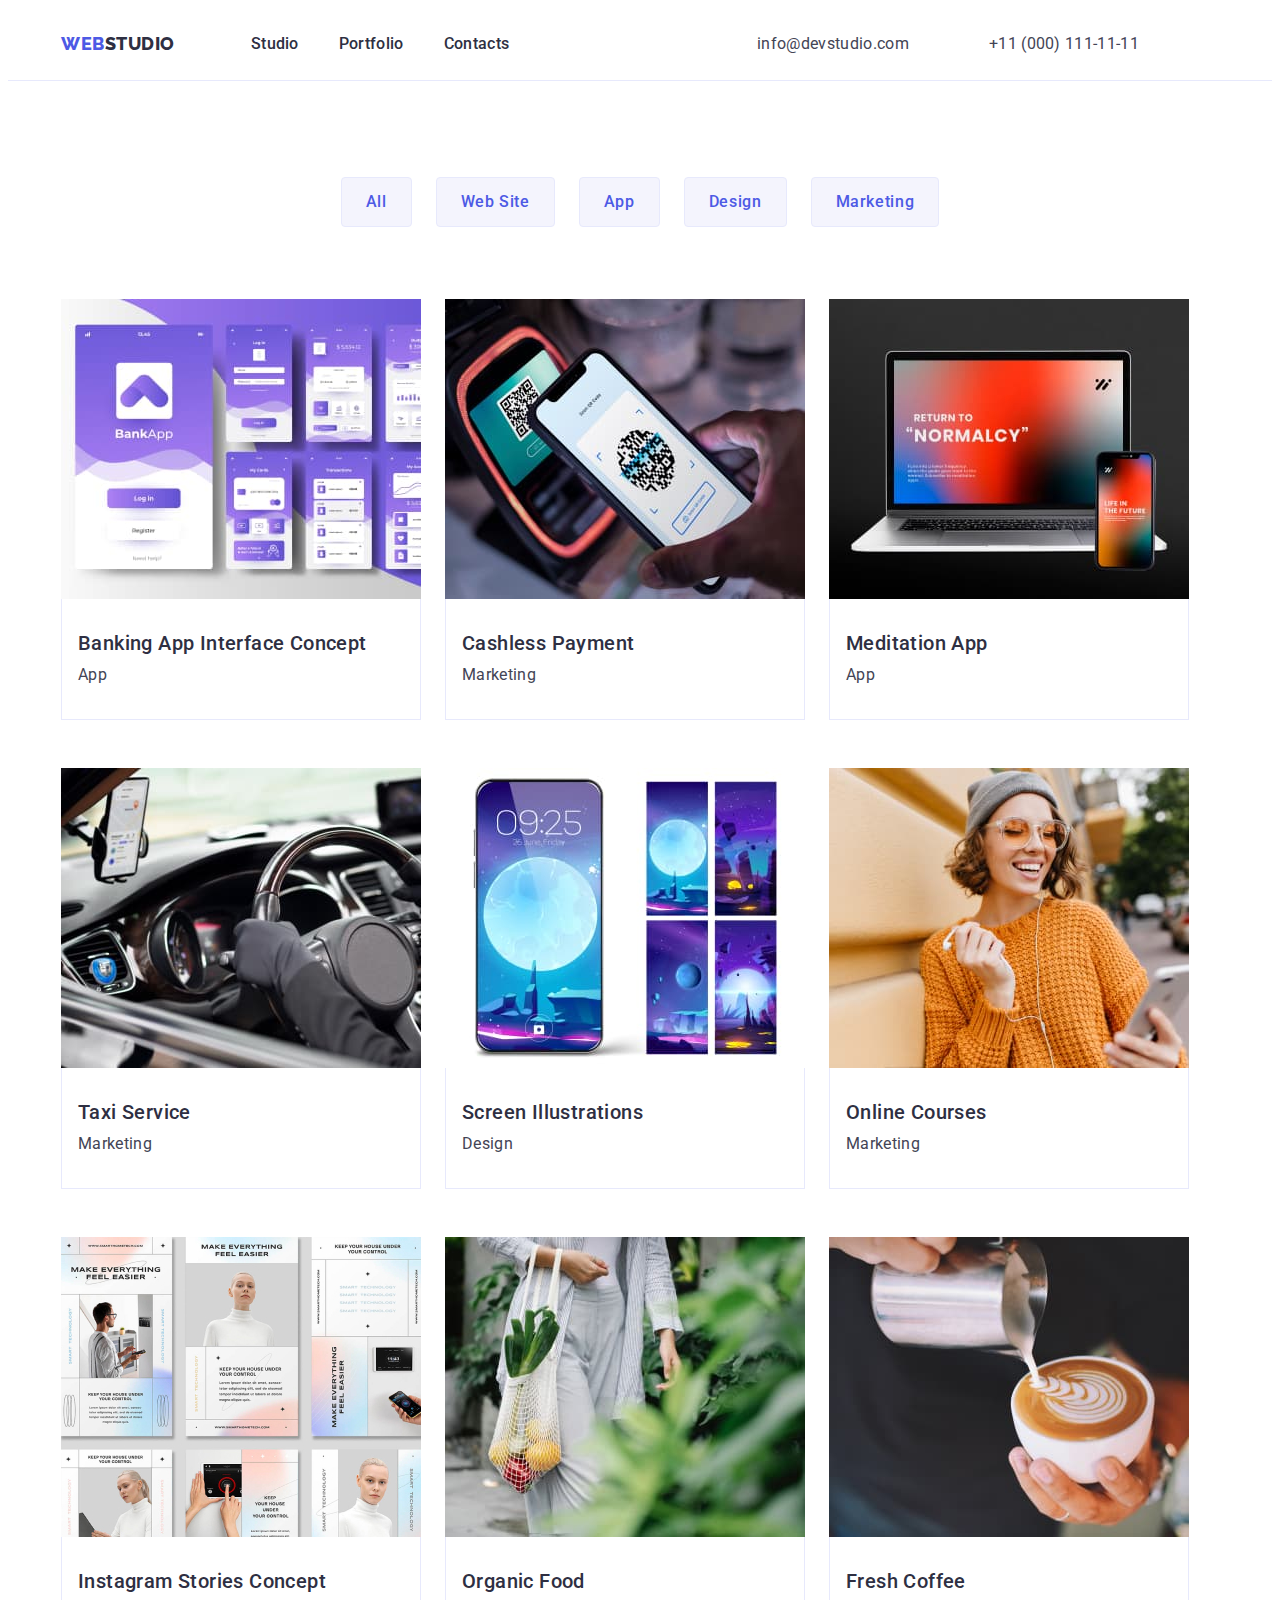
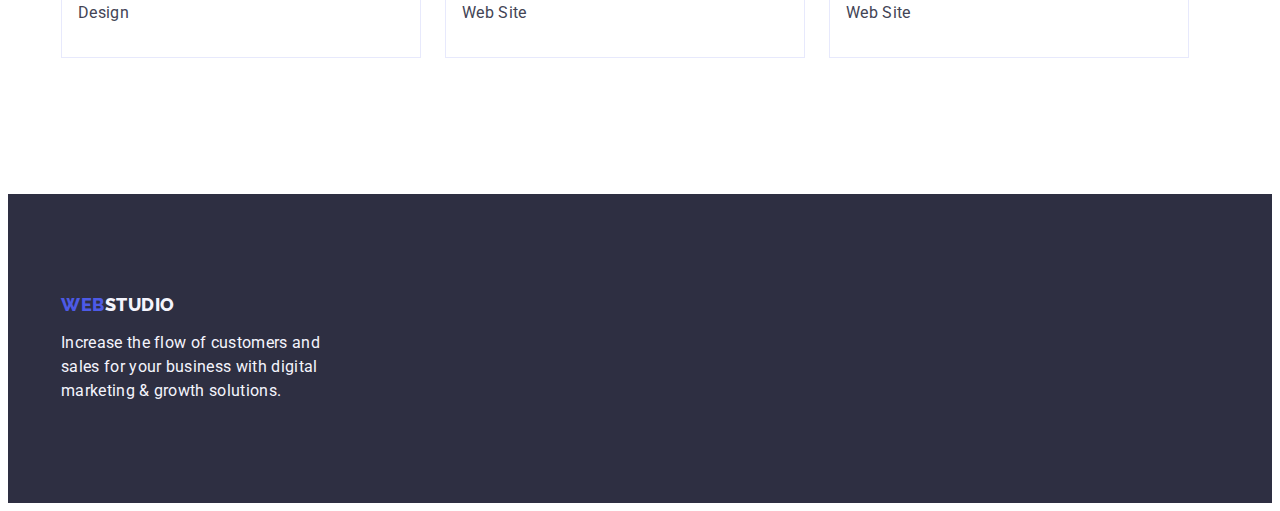
==== portfolio.html @ f89a7028 "04" ====
<!DOCTYPE html>
<html lang="en">
  <head>
    <meta charset="UTF-8" />
    <meta http-equiv="X-UA-Compatible" content="IE=edge" />
    <meta name="viewport" content="width=device-width, initial-scale=1.0" />
    <title>Портфоліо</title>
    <link
      href="https://fonts.googleapis.com/css2?family=Raleway:wght@800&family=Roboto:wght@400;500;700;900&&display=swap"
      rel="stylesheet"
    />
    <link
      rel="stylesheet"
      href="https://cdnjs.cloudflare.com/ajax/libs/modern-normalize/1.1.0/modern-normalize.min.css"
      integrity="sha512-wpPYUAdjBVSE4KJnH1VR1HeZfpl1ub8YT/NKx4PuQ5NmX2tKuGu6U/JRp5y+Y8XG2tV+wKQpNHVUX03MfMFn9Q=="
      crossorigin="anonymous"
      referrerpolicy="no-referrer"
    />
    <link rel="preconnect" href="https://fonts.googleapis.com" />
    <link rel="preconnect" href="https://fonts.gstatic.com" crossorigin />
    <link rel="stylesheet" href="css/styles.css" />
  </head>

  <!--header-section-->

  <body class="body">
    <header class="header-hero-header">
      <div class="header-container container">
        <nav class="header-nav list">
          <a href="./index.html" class="logo-link link">WEB<span class="logo-part link">Studio</span></a>
          <ul class="header-nav-menu list">
            <li><a href="./index.html" class="nav-menu-id link">Studio</a></li>
            <li><a href="./portfolio.html" class="nav-menu-id link">Portfolio</a></li>
            <li><a href="" class="nav-menu-id link">Contacts</a></li>
          </ul>
        </nav>

        <address class="header-address-nav">
          <ul class="header-nav-menu list">
            <li><a class="contact-limk-id link" href="mailto:info@devstudio.com">info@devstudio.com</a></li>
            <li class="lost"><a class="contact-limk-id link" href="tel:+110001111111">+11 (000) 111-11-11</a></li>
          </ul>
        </address>
      </div>
    </header>

    <main class="main-portfolio">
      <!-- Filter section -->
      <section class="main-section-one">
        <div class="container">
          <h1 hidden>features</h1>

          <ul class="filter-portfolio-cart list">
            <li class="filter-type"><button class="button-filter-control" type="button">All</button></li>
            <li class="filter-type"><button class="button-filter-control" type="button">Web Site</button></li>
            <li class="filter-type"><button class="button-filter-control" type="button">App</button></li>
            <li class="filter-type"><button class="button-filter-control" type="button">Design</button></li>
            <li class="filter-type"><button class="button-filter-control" type="button">Marketing</button></li>
          </ul>

          <ul class="list-portfolio-image-cart">
            <li class="portfolio-img-href">
              <a href="" class="portfolio-cart-container link"
                ><img
                  class="link"
                  src="./images/Portfolio/img1.jpg"
                  alt="Mobile
                    application"
                  width="360"
                  height="300"
                />
                <div class="portfolio-card-content">
                  <h2 class="titem-project-card">Banking App Interface Concept</h2>
                  <p class="subtitle-project-card">App</p>
                </div>
              </a>
            </li>

            <li class="portfolio-img-href">
              <a href="" class="portfolio-cart-container link"
                ><img class="link" src="./images/Portfolio/img2.jpg" alt="Cellphone" width="360" height="300" />
                <div class="portfolio-card-content">
                  <h2 class="titem-project-card">Cashless Payment</h2>
                  <p class="subtitle-project-card">Marketing</p></div
                >
              </a>
            </li>

            <li class="portfolio-img-href">
              <a href="" class="portfolio-cart-container link"
                ><img class="link" src="./images/Portfolio/img3.jpg" alt="Gadgets" width="360" height="300" />
                <div class="portfolio-card-content">
                  <h2 class="titem-project-card">Meditation App</h2>
                  <p class="subtitle-project-card">App</p></div
                >
              </a>
            </li>

            <li class="portfolio-img-href">
              <a href="" class="portfolio-cart-container link"
                ><img
                  class="link"
                  src="./images/Portfolio/img4.jpg"
                  alt="Car steering wheel"
                  width="360"
                  height="300"
                />
                <div class="portfolio-card-content">
                  <h2 class="titem-project-card">Taxi Service</h2>
                  <p class="subtitle-project-card">Marketing</p></div
                >
              </a>
            </li>

            <li class="portfolio-img-href">
              <a href="" class="portfolio-cart-container link"
                ><img
                  class="link"
                  src="./images/Portfolio/img5.jpg"
                  alt="Picture on the phone"
                  width="360"
                  height="300"
                />
                <div class="portfolio-card-content">
                  <h2 class="titem-project-card">Screen Illustrations</h2>
                  <p class="subtitle-project-card">Design</p></div
                >
              </a>
            </li>

            <li class="portfolio-img-href">
              <a href="" class="portfolio-cart-container link"
                ><img
                  class="link"
                  src="./images/Portfolio/img6.jpg"
                  alt="Girl in headphones"
                  width="360"
                  height="300"
                />
                <div class="portfolio-card-content">
                  <h2 class="titem-project-card">Online Courses</h2>
                  <p class="subtitle-project-card">Marketing</p></div
                >
              </a>
            </li>

            <li class="portfolio-img-href">
              <a href="" class="portfolio-cart-container link"
                ><img class="link" src="./images/Portfolio/img7.jpg" alt="People use apps" width="360" height="300" />
                <div class="portfolio-card-content">
                  <h2 class="titem-project-card">Instagram Stories Concept</h2>
                  <p class="subtitle-project-card">Design</p></div
                >
              </a>
            </li>
            <li class="portfolio-img-href">
              <a href="" class="portfolio-cart-container link"
                ><img
                  class="link"
                  src="./images/Portfolio/img8.jpg"
                  alt="Man with vegetables"
                  width="360"
                  height="300"
                />
                <div class="portfolio-card-content">
                  <h2 class="titem-project-card">Organic Food</h2>
                  <p class="subtitle-project-card">Web Site</p></div
                >
              </a>
            </li>
            <li class="portfolio-img-href">
              <a href="" class="portfolio-cart-container link"
                ><img class="link" src="./images/Portfolio/img9.jpg" alt="Cup of coffee" width="360" height="300" />
                <div class="portfolio-card-content">
                  <h2 class="titem-project-card">Fresh Coffee</h2>
                  <p class="subtitle-project-card">Web Site</p></div
                >
              </a>
            </li>
          </ul>
        </div>
      </section>
    </main>

    <!-- footer -->
    <footer class="footer">
      <div class="container">
        <a href="./index.html" class="web-link-footer link">WEB<span class="studio-link-footer link">Studio</span></a>

        <p class="footer-text">
          Increase the flow of customers and sales for your business with digital marketing & growth solutions.
        </p>
      </div>
    </footer>
  </body>
</html>
---- css/styles.css ----
:root {
  --color-iris: #4d5ae5;
  --color-ocean: #404bbf;
  --color-navy-blue: #2e2f42;
  --color-green: #31d0aa;
  --color-slate: #434455;
  --color-light-slate: #8e8f99;
  --color-cornflower: #e7e9fc;
  --color-cloud: #f4f4fd;
  --color-navy-blue-modal: #2e2f42;
  --color-grey: #2e2f42;
  --color-white: #ffffff;
  --color-dairy: #fcfcfc;
}

/* Options for lists and links */
ul {
  list-style: none;
}
a {
  text-decoration: none;
}

.container {
  width: 1158px;
  margin-left: auto;
  margin-right: auto;
  padding: 0 15px;
  padding-right: 15px;
}

/*  */
.body {
  font-family: 'Roboto', sans-serif;
  color: #434455;
  background-color: #ffffff;
}
/* Navigation */
.header-hero-header {
  color: #434455;
  background-color: #ffffff;
  font-family: 'Roboto', sans-serif;
  border-bottom: 1px solid #e7e9fc;
}

.header-hero-main {
  color: #434455;
  background-color: #2e2f42;
  font-family: 'Roboto', sans-serif;
}
.header-conteiner {
  display: flex;
}

.logo-link {
  font-family: 'Raleway', sans-serif;
  line-height: 1.17;
  letter-spacing: 0.03em;
  text-transform: uppercase;
  font-style: normal;
  font-weight: 800;
  font-size: 18px;
  line-height: 21px;
  color: #4d5ae5;
  line-height: 1.17;
  margin-right: 76px;
}
.logo-part {
  font-family: 'Raleway', sans-serif;
  line-height: 1.17;
  letter-spacing: 0.03em;
  text-transform: uppercase;
  font-style: normal;
  font-weight: 800;
  font-size: 18px;
  line-height: 21px;
  color: #2e2f42;
  line-height: 1.17;
}

.nav-menu-id {
  font-family: 'Roboto';
  font-style: normal;
  font-weight: 500;
  font-size: 16px;
  line-height: 1.5;
  letter-spacing: 0.02em;
  line-height: 24px;
  color: #2e2f42;
  padding-top: 24px;
  padding-bottom: 24px;
  display: block;
}
.nav-menu-id:hover {
  color: #404bbf;
}
.nav-menu-id:focus {
  color: #404bbf;
}

.header-address-nav {
  font-style: normal;
  gap: 40px;
  margin-right: 40px;
}
.contact-limk-id {
  font-family: 'Roboto';
  font-style: normal;
  font-weight: 400;
  font-size: 16px;
  line-height: 1.5;
  letter-spacing: 0.02em;
  line-height: 24px;
  color: #434455;
}
.contact-limk-id:focus {
  color: #404bbf;
}
.contact-limk-id:hover {
  color: #404bbf;
  color: #404bbf;
}

/* Hero */

.main-section-main {
  background-color: #2e2f42;
  padding-top: 188px;
  padding-bottom: 188px;
  text-align: center;
}

.header-hero-one {
  font-family: 'Roboto';
  line-height: 1.07;
  text-align: center;
  letter-spacing: 0.02em;
  font-style: normal;
  font-weight: 700;
  font-size: 56px;
  line-height: 60px;
  color: #ffffff;
  line-height: 1.07;
  margin-top: 0;
  margin-bottom: 48px;
  max-width: 496px;
  margin: auto;
  margin-bottom: 48px;
}

.header-one-button {
  font-family: 'Roboto', sans-serif;
  letter-spacing: 0.04em;
  font-style: normal;
  font-weight: 500;
  font-size: 16px;
  line-height: 24px;
  color: #ffffff;
  display: block;
  margin: 0%;
  min-width: 169px;
  height: 56px;
  border: none;
  border-radius: 4px;
  margin: 0 auto;
}

.header-one-button {
  cursor: pointer;
  background: #4d5ae5;
  color: #ffffff;
}
.header-one-button:hover {
  background-color: #404bbf;
}
.header-one-button:focus {
  background: #404bbf;
}
.main-section-work {
  padding-top: 0;
  padding: 120px 0;
}

/* What are we doing */
.work-title {
  font-family: 'Roboto';
  font-style: normal;
  font-weight: 500;
  letter-spacing: 0.02em;
  font-size: 20px;
  line-height: 24px;
  color: #2e2f42;
  margin-bottom: 8px;
}
.work-text {
  font-family: 'Roboto';
  font-style: normal;
  font-weight: 400;
  letter-spacing: 0.02em;
  font-size: 16px;
  line-height: 24px;
  color: #434455;
}
.title-projects-doing {
  font-family: 'Roboto';
  font-style: normal;
  font-weight: 700;
  line-height: 1.11;
  text-align: center;
  letter-spacing: 0.02em;
  text-transform: capitalize;
  line-height: 1.11;
  font-size: 36px;
  line-height: 40px;
  line-height: 1.11;
  color: #2e2f42;
  margin-bottom: 72px;
}

/* Our Team */
.title-team-for {
  font-size: 36px;
  line-height: 1.11;
  text-align: center;
  line-height: 1.11;
  letter-spacing: 0.02em;
  text-transform: capitalize;
  color: #2e2f42;
}
.list-our-team {
  justify-content: space-evenly;
  box-sizing: border-box;
  display: flex;
  gap: 24px;
  margin-bottom: 0;
}

/* Team section */
.team-section-for {
  background-color: #f4f4fd;
  padding: 120px 0;
}
.title-team-our {
  font-family: 'Roboto';
  font-style: normal;
  line-height: 1.11;
  text-align: center;
  letter-spacing: 0.02em;
  letter-spacing: 0.02em;
  text-transform: capitalize;
  font-weight: 500;
  font-size: 20px;
  line-height: 1.2;
  letter-spacing: 0.02em;
  color: #2e2f42;
  font-size: 36px;
  font-weight: 500;
  line-height: 1.2;
  line-height: 40px;
  font-size: 20px;
  letter-spacing: 0.02em;
  line-height: 1.2;
  color: #2e2f42;
  color: #2e2f42;
  margin-bottom: 72px;
  margin-bottom: 8px;
}

.title-team {
  font-family: 'Roboto';
  font-style: normal;
  font-weight: 500;
  font-size: 20px;
  line-height: 24px;
  color: #2e2f42;
}

.text-quote-team {
  font-family: 'Roboto';
  font-style: normal;
  font-weight: 400;
  letter-spacing: 0.02em;
  font-size: 16px;
  line-height: 24px;
  color: #434455;
  text-align: center;
}
.img-team-group {
  background-color: #ffffff;
  width: calc((100% - 72px) / 4);
  text-align: center;
  border-radius: 0px 0px 4px 4px;
}

/* Portfolio*/

/* Filter */

.list-portfolio-image-cart {
  display: flex;
  flex-wrap: wrap;
  row-gap: 48px;
  column-gap: 24px;
  padding: 120px 0;
  padding-top: 0;
}

.main-portfolio {
  font-family: 'Roboto', sans-serif;
  color: #434455;
}

.button-filter-control {
  cursor: pointer;
  font-family: 'Roboto', sans-serif;
  letter-spacing: 0.04em;
  background-color: #f4f4fd;
  font-style: normal;
  font-weight: 500;
  font-size: 16px;
  line-height: 24px;
  color: #4d5ae5;
  cursor: pointer;
  border: 1px solid #e7e9fc;
  border-radius: 4px;
  padding: 12px 24px;
}
.button-filter-control:hover {
  color: #ffffff;
  background-color: #404bbf;
  border: 1px solid transparent;
}
.button-filter-control:focus {
  color: #ffffff;
  background-color: #404bbf;
  border: 1px solid transparent;
}

/* Project Card */
.titem-project-card {
  font-family: 'Roboto';
  font-style: normal;
  font-weight: 500;
  line-height: 1.2;
  line-height: 1.5;
  letter-spacing: 0.02em;
  font-size: 20px;
  line-height: 24px;
  color: #2e2f42;
  margin-bottom: 8px;
}
.subtitle-project-card {
  font-family: 'Roboto';
  font-style: normal;
  color: #434455;
  font-weight: 400;
  font-size: 16px;
  line-height: 1.5;
  letter-spacing: 0.02em;
  font-size: 16px;
  line-height: 24px;
  letter-spacing: 0.02em;
  color: #434455;
}

/* Footer */
.footer {
  background-color: #2e2f42;
  padding: 100px 0;
  padding-top: 100px;
}

.web-link-footer {
  font-family: 'Raleway', sans-serif;
  text-transform: uppercase;
  font-style: normal;
  line-height: 1.17;
  letter-spacing: 0.03em;
  font-weight: 800;
  font-size: 18px;
  line-height: 21px;
  color: #4d5ae5;
  line-height: 1.17;
  line-height: 1.17;
  display: inline-block;
  margin-bottom: 16px;
}

.studio-link-footer {
  font-family: 'Raleway', sans-serif;
  text-transform: uppercase;
  font-weight: 800;
  line-height: 1.17;
  letter-spacing: 0.03em;
  font-style: normal;
  font-size: 18px;
  line-height: 21px;
  color: #f4f4fd;
  line-height: 1.17;
  line-height: 1.17;
  display: inline-block;
}

.footer-text {
  font-family: 'Roboto';
  font-style: normal;
  font-weight: 400;
  font-size: 16px;
  line-height: 24px;
  color: #f4f4fd;
  max-width: 264px;
  font-size: 16px;
  line-height: 1.5;
  letter-spacing: 0.02em;
}

.link {
  text-decoration: none;
  list-style: none;
}

/*  */
.section {
  padding-left: 24px;
  padding: 120px 0;
}

.list {
  list-style: none;
  list-style: none;
  display: flex;
  justify-content: space-evenly;
  box-sizing: border-box;
  align-items: center;
  margin-bottom: 0;
  padding: 0;
  margin: 0;
}

h1,
h2,
h3,
h4,
h5,
h6,
p {
  margin: 0;
}
img {
  display: block;
  margin: 0;
}

button {
  cursor: pointer;
}

.header {
  padding-top: 24px;
  padding-bottom: 24px;
}

.header-container {
  display: flex;
  align-items: center;
  gap: 40px;
}

.header-nav-menu {
  display: flex;
  align-items: center;
  gap: 40px;
}

.header-nav {
  display: flex;
  margin-right: auto;
  align-items: center;
}

.contact-limk-id {
  margin-right: 40px;
  display: block;
  padding-top: 24px;
  padding-bottom: 24px;
}

.logo-part {
}

.logo-link {
  display: flex;
}

.work-menu-paragraf {
  display: flex;
  gap: 24px;
}

.work-paragraf {
  margin-left: 24px;
}

.lost {
  margin-right: 0;
}

.work-li {
  width: calc((100%-24px * 3) / 4);
}

.title-doing-list {
  gap: 24px;
}

.title-projects-group {
  margin-bottom: 72px;
  font-weight: 700;
  font-size: 36px;
  line-height: 1.11;
  letter-spacing: 0.02em;
  text-transform: capitalize;
  color: var(--secondary-txt-color);
  text-align: center;
}

.container-our-team {
  text-align: center;
  padding: 32px 16px 32px;
}

.portfolio-card-content {
  padding: 32px 16px;
  border: 1px solid #e7e9fc;
  border-top: none;
}

.filter-portfolio-cart {
  display: flex;
  gap: 24px;
  margin-bottom: 72px;
  justify-content: center;
}

.filter-type {
}

.card-content {
  padding: 32px 16px;
}

.main-section-one {
  padding-top: 96px;
}

.what-are-doing {
  padding-bottom: 120px;
}

.portfolio-cart-container {
}

.portfolio-img-href {
}
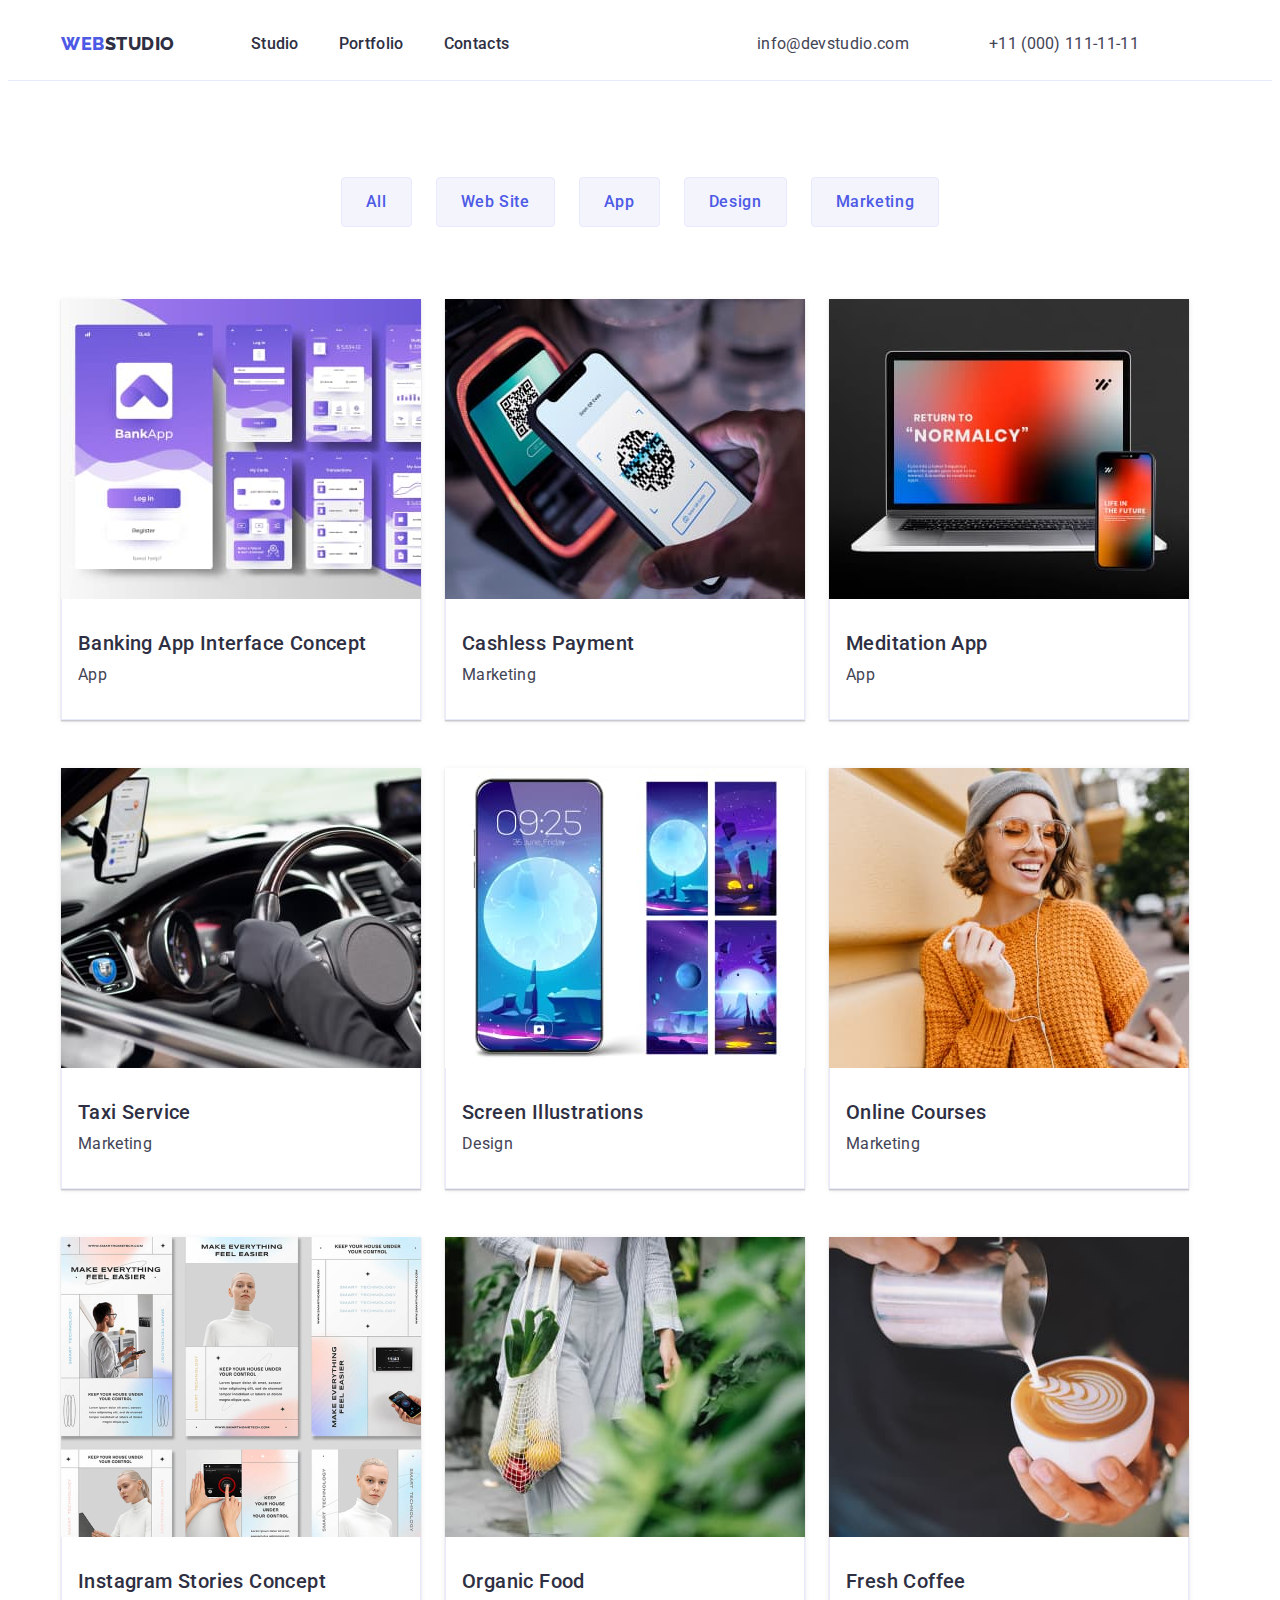
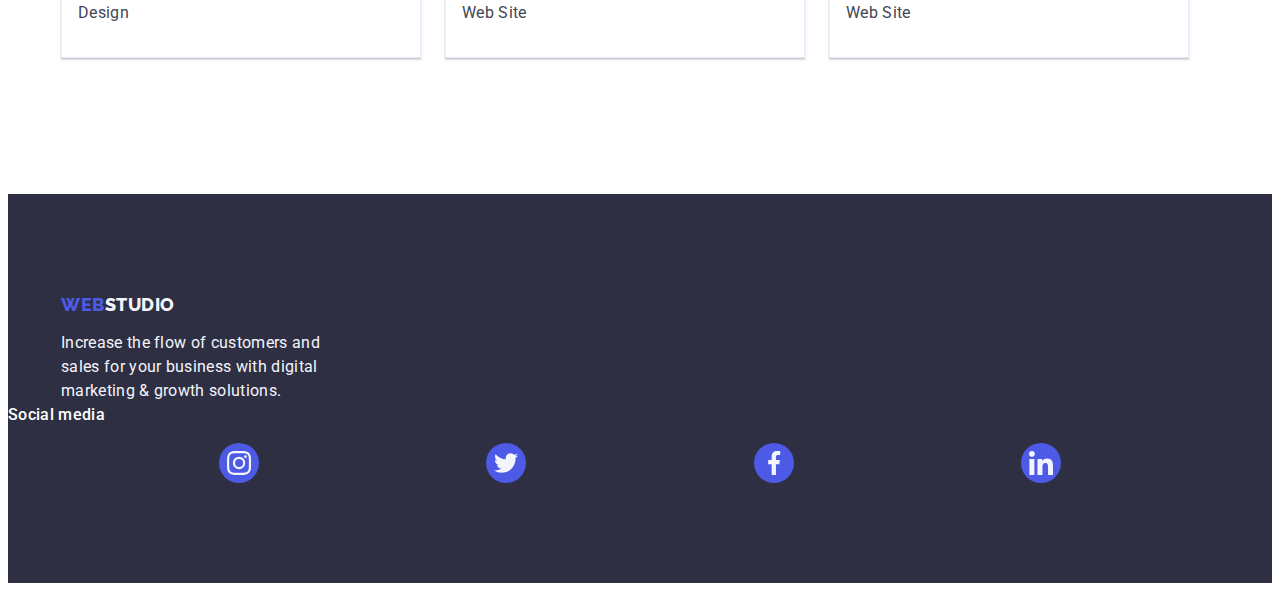
==== commit d2390581: "04" ====
--- a/portfolio.html
+++ b/portfolio.html
@@ -191,6 +191,40 @@
           Increase the flow of customers and sales for your business with digital marketing & growth solutions.
         </p>
       </div>
+       <div class="footer-social">
+        <p class="footer-subtitle">Social media</p>
+        <ul class="footer-social-list list">
+          <li class="footer-social-item">
+            <a class="footer-social-link link" href="" target="_blank" rel="noopener noreferrer">
+              <svg class="footer-social-icon" width="24" height="24">
+                <use href="./images/icons.svg#instagram"></use>
+              </svg>
+            </a>
+          </li>
+          <li class="footer-social-item">
+            <a class="footer-social-link link" href="" target="_blank" rel="noopener noreferrer">
+              <svg class="footer-social-icon" width="24" height="24">
+                <use href="./images/icons.svg#twitter"></use>
+              </svg>
+            </a>
+          </li>
+          <li class="footer-social-item">
+            <a class="footer-social-link link" href="" target="_blank" rel="noopener noreferrer">
+              <svg class="footer-social-icon" width="24" height="24">
+                <use href="./images/icons.svg#facebook"></use>
+              </svg>
+            </a>
+          </li>
+          <li class="footer-social-item">
+            <a class="footer-social-link link" href="" target="_blank" rel="noopener noreferrer">
+              <svg class="footer-social-icon" width="24" height="24">
+                <use href="./images/icons.svg#linkedin"></use>
+              </svg>
+            </a>
+          </li>
+        </ul>
+      </div>
+    </div>
     </footer>
   </body>
 </html>
--- a/css/styles.css
+++ b/css/styles.css
@@ -48,8 +48,11 @@
   background-color: #2e2f42;
   font-family: 'Roboto', sans-serif;
 }
+
 .header-conteiner {
   display: flex;
+  border-bottom: 1px solid #e7e9fc;
+  box-shadow: 0px 2px 1px rgba(46, 47, 66, 0.08), 0px 1px 1px rgba(46, 47, 66, 0.16), 0px 1px 6px rgba(46, 47, 66, 0.08);
 }
 
 .logo-link {
@@ -165,6 +168,19 @@
   margin: 0 auto;
 }
 
+/* hidden */
+.visually-hidden {
+  position: absolute;
+  width: 1px;
+  height: 1px;
+  overflow: hidden;
+  border: 0;
+  padding: 0;
+  clip: rect(0 0 0 0);
+  clip-path: inset(50%);
+  margin: -1px;
+}
+
 .header-one-button {
   cursor: pointer;
   background: #4d5ae5;
@@ -290,6 +306,9 @@
   width: calc((100% - 72px) / 4);
   text-align: center;
   border-radius: 0px 0px 4px 4px;
+  background: #ffffff;
+  box-shadow: 0px 1px 6px rgba(46, 47, 66, 0.08), 0px 1px 1px rgba(46, 47, 66, 0.16), 0px 2px 1px rgba(46, 47, 66, 0.08);
+  border-radius: 0px 0px 4px 4px;
 }
 
 /* Portfolio*/
@@ -412,6 +431,58 @@
   font-size: 16px;
   line-height: 1.5;
   letter-spacing: 0.02em;
+}
+
+.footer-logo {
+  display: inline-block;
+  padding: 0;
+  margin-bottom: 16px;
+}
+
+.footer-desc {
+  margin-right: 120px;
+}
+
+.footer-subtitle {
+  margin-bottom: 16px;
+
+  font-weight: 500;
+  font-size: 16px;
+  line-height: 1.5;
+  letter-spacing: 0.02em;
+  color: #ffffff;
+}
+
+.footer-social-list {
+  display: flex;
+  gap: 16px;
+}
+
+.footer-social-item {
+  width: 40px;
+  height: 40px;
+}
+
+.footer-social-link {
+  display: flex;
+  justify-content: center;
+  align-items: center;
+
+  width: 100%;
+  height: 100%;
+  background-color: #4d5ae5;
+  border-radius: 50%;
+}
+.footer-social {
+}
+
+.footer-social-link:hover,
+.footer-social-link:focus {
+  background-color: #31d0aa;
+}
+
+.footer-social-icon {
+  fill: #f4f4fd;
 }
 
 .link {
@@ -561,4 +632,60 @@
 }
 
 .portfolio-img-href {
-}
+  box-shadow: 0px 1px 6px rgba(46, 47, 66, 0.08), 0px 1px 1px rgba(46, 47, 66, 0.16), 0px 2px 1px rgba(46, 47, 66, 0.08);
+}
+
+.main-section-main {
+  padding: 188px 0;
+  background-color: var(--dark-bg-color);
+  background-image: linear-gradient(rgba(46, 47, 66, 0.7), rgba(46, 47, 66, 0.7)), url(../images/hero/people-office.jpg);
+  background-repeat: no-repeat;
+  background-position: center;
+  background-size: cover;
+}
+
+.work-li {
+  display: block;
+}
+.hero-icons {
+  fill: #2e2f42;
+}
+
+.socials {
+  display: flex;
+}
+
+.adventages-icon-cont {
+  display: flex;
+  justify-content: center;
+  align-items: center;
+  height: 112px;
+  margin-bottom: 8px;
+  background-color: #f4f4fd;
+  border-radius: 4px;
+}
+
+.social-icon {
+  fill: #f4f4fd;
+}
+
+.social-link {
+  display: flex;
+  justify-content: center;
+  align-items: center;
+
+  width: 100%;
+  height: 100%;
+  background-color: #4d5ae5;
+  border-radius: 50%;
+}
+
+.social-link:hover,
+.social-link:focus {
+  background-color: #404bbf;
+}
+
+.social-item {
+  width: 40px;
+  height: 40px;
+}
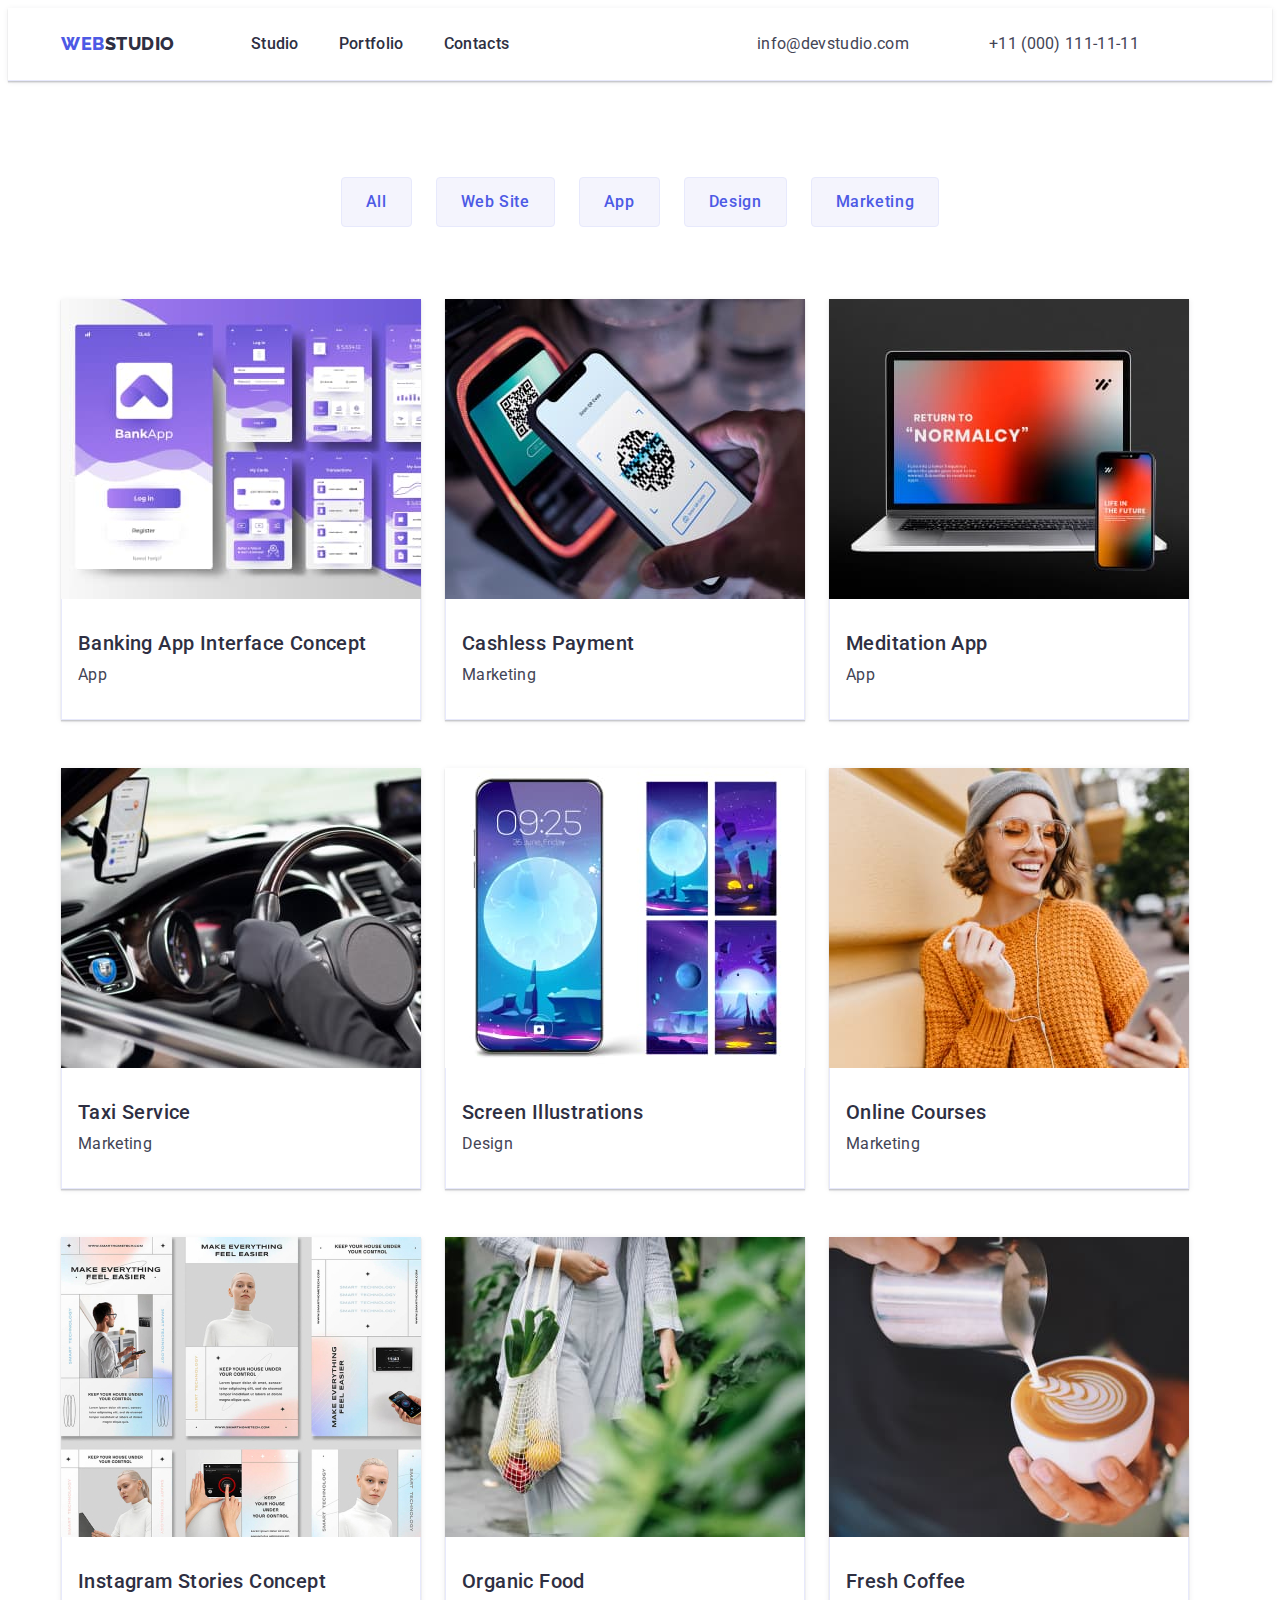
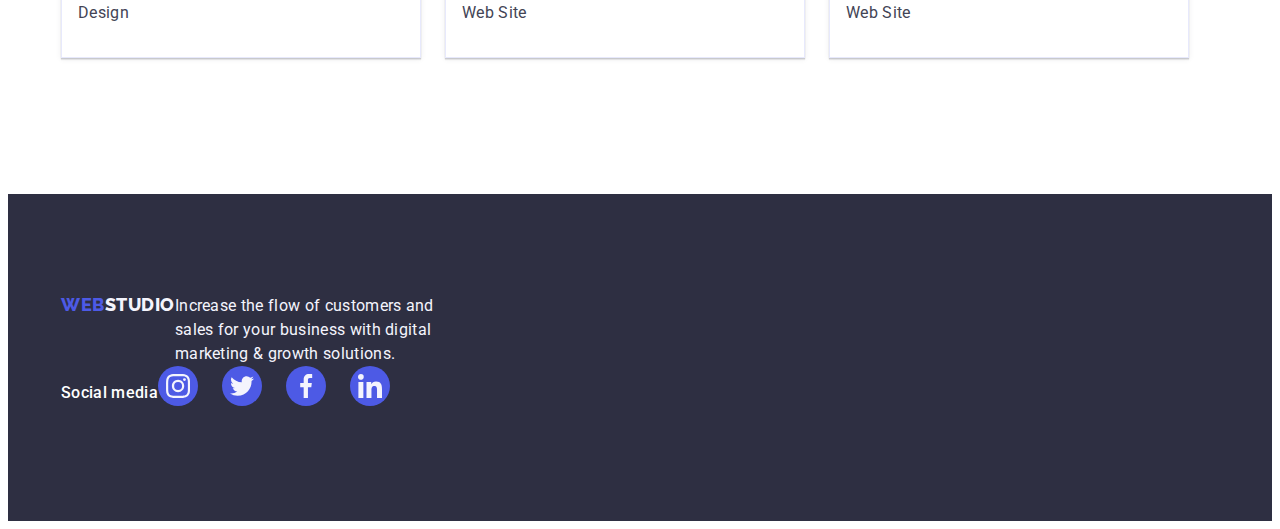
==== commit 881030bc: "04" ====
--- a/portfolio.html
+++ b/portfolio.html
@@ -184,47 +184,49 @@
 
     <!-- footer -->
     <footer class="footer">
-      <div class="container">
-        <a href="./index.html" class="web-link-footer link">WEB<span class="studio-link-footer link">Studio</span></a>
-
-        <p class="footer-text">
-          Increase the flow of customers and sales for your business with digital marketing & growth solutions.
-        </p>
+      <div class="container footer-conteiner">
+        <div class="footer-desc">
+          <a href="./index.html" class="web-link-footer link">WEB<span class="studio-link-footer link">Studio</span></a>
+
+          <p class="footer-text"
+            >Increase the flow of customers and sales for your business with digital marketing & growth solutions.</p
+          >
+        </div>
+
+        <div class="footer-social">
+          <p class="footer-subtitle">Social media</p>
+          <ul class="footer-social-list list">
+            <li class="footer-social-item">
+              <a class="footer-social-link link" href="" target="_blank" rel="noopener noreferrer">
+                <svg class="footer-social-icon" width="24" height="24">
+                  <use href="./images/icons.svg#instagram"></use>
+                </svg>
+              </a>
+            </li>
+            <li class="footer-social-item">
+              <a class="footer-social-link link" href="" target="_blank" rel="noopener noreferrer">
+                <svg class="footer-social-icon" width="24" height="24">
+                  <use href="./images/icons.svg#twitter"></use>
+                </svg>
+              </a>
+            </li>
+            <li class="footer-social-item">
+              <a class="footer-social-link link" href="" target="_blank" rel="noopener noreferrer">
+                <svg class="footer-social-icon" width="24" height="24">
+                  <use href="./images/icons.svg#facebook"></use>
+                </svg>
+              </a>
+            </li>
+            <li class="footer-social-item">
+              <a class="footer-social-link link" href="" target="_blank" rel="noopener noreferrer">
+                <svg class="footer-social-icon" width="24" height="24">
+                  <use href="./images/icons.svg#linkedin"></use>
+                </svg>
+              </a>
+            </li>
+          </ul>
+        </div>
       </div>
-       <div class="footer-social">
-        <p class="footer-subtitle">Social media</p>
-        <ul class="footer-social-list list">
-          <li class="footer-social-item">
-            <a class="footer-social-link link" href="" target="_blank" rel="noopener noreferrer">
-              <svg class="footer-social-icon" width="24" height="24">
-                <use href="./images/icons.svg#instagram"></use>
-              </svg>
-            </a>
-          </li>
-          <li class="footer-social-item">
-            <a class="footer-social-link link" href="" target="_blank" rel="noopener noreferrer">
-              <svg class="footer-social-icon" width="24" height="24">
-                <use href="./images/icons.svg#twitter"></use>
-              </svg>
-            </a>
-          </li>
-          <li class="footer-social-item">
-            <a class="footer-social-link link" href="" target="_blank" rel="noopener noreferrer">
-              <svg class="footer-social-icon" width="24" height="24">
-                <use href="./images/icons.svg#facebook"></use>
-              </svg>
-            </a>
-          </li>
-          <li class="footer-social-item">
-            <a class="footer-social-link link" href="" target="_blank" rel="noopener noreferrer">
-              <svg class="footer-social-icon" width="24" height="24">
-                <use href="./images/icons.svg#linkedin"></use>
-              </svg>
-            </a>
-          </li>
-        </ul>
-      </div>
-    </div>
     </footer>
   </body>
 </html>
--- a/css/styles.css
+++ b/css/styles.css
@@ -17,6 +17,7 @@
 ul {
   list-style: none;
 }
+
 a {
   text-decoration: none;
 }
@@ -41,6 +42,7 @@
   background-color: #ffffff;
   font-family: 'Roboto', sans-serif;
   border-bottom: 1px solid #e7e9fc;
+  box-shadow: 0px 2px 1px rgba(46, 47, 66, 0.08), 0px 1px 1px rgba(46, 47, 66, 0.16), 0px 1px 6px rgba(46, 47, 66, 0.08);
 }
 
 .header-hero-main {
@@ -68,6 +70,7 @@
   line-height: 1.17;
   margin-right: 76px;
 }
+
 .logo-part {
   font-family: 'Raleway', sans-serif;
   line-height: 1.17;
@@ -131,6 +134,7 @@
   padding-top: 188px;
   padding-bottom: 188px;
   text-align: center;
+  max-width: 1440px;
 }
 
 .header-hero-one {
@@ -300,7 +304,9 @@
   line-height: 24px;
   color: #434455;
   text-align: center;
-}
+  margin-bottom: 8px;
+}
+
 .img-team-group {
   background-color: #ffffff;
   width: calc((100% - 72px) / 4);
@@ -348,11 +354,13 @@
   color: #ffffff;
   background-color: #404bbf;
   border: 1px solid transparent;
+  box-shadow: 0px 3px 1px rgba(0, 0, 0, 0.1), 0px 2px 1px rgba(0, 0, 0, 0.08), 0px 2px 2px rgba(0, 0, 0, 0.12);
 }
 .button-filter-control:focus {
   color: #ffffff;
   background-color: #404bbf;
   border: 1px solid transparent;
+  box-shadow: 0px 3px 1px rgba(0, 0, 0, 0.1), 0px 2px 1px rgba(0, 0, 0, 0.08), 0px 2px 2px rgba(0, 0, 0, 0.12);
 }
 
 /* Project Card */
@@ -440,10 +448,12 @@
 }
 
 .footer-desc {
+  display: flex;
   margin-right: 120px;
 }
 
 .footer-subtitle {
+  display: block;
   margin-bottom: 16px;
 
   font-weight: 500;
@@ -455,7 +465,12 @@
 
 .footer-social-list {
   display: flex;
-  gap: 16px;
+  gap: 24px;
+  justify-content: center;
+}
+
+.footer-container {
+  display: flex;
 }
 
 .footer-social-item {
@@ -467,13 +482,15 @@
   display: flex;
   justify-content: center;
   align-items: center;
-
   width: 100%;
   height: 100%;
   background-color: #4d5ae5;
   border-radius: 50%;
 }
+
 .footer-social {
+  display: flex;
+  align-items: baseline;
 }
 
 .footer-social-link:hover,
@@ -613,11 +630,8 @@
   justify-content: center;
 }
 
-.filter-type {
-}
-
 .card-content {
-  padding: 32px 16px;
+  padding: 32px 0;
 }
 
 .main-section-one {
@@ -629,6 +643,14 @@
 }
 
 .portfolio-cart-container {
+  display: block;
+}
+
+.portfolio-cart-container:hover {
+  box-shadow: 0px 1px 6px rgba(46, 47, 66, 0.08), 0px 1px 1px rgba(46, 47, 66, 0.16), 0px 2px 1px rgba(46, 47, 66, 0.08);
+}
+.portfolio-cart-container:focus {
+  box-shadow: 0px 1px 6px rgba(46, 47, 66, 0.08), 0px 1px 1px rgba(46, 47, 66, 0.16), 0px 2px 1px rgba(46, 47, 66, 0.08);
 }
 
 .portfolio-img-href {
@@ -680,6 +702,11 @@
   border-radius: 50%;
 }
 
+.social-list {
+  justify-content: center;
+  gap: 24px;
+}
+
 .social-link:hover,
 .social-link:focus {
   background-color: #404bbf;
@@ -689,3 +716,49 @@
   width: 40px;
   height: 40px;
 }
+
+.title {
+  margin-bottom: 72px;
+  font-weight: 700;
+  font-size: 36px;
+  line-height: 1.1;
+  letter-spacing: 0.02em;
+  text-transform: capitalize;
+  color: #2e2f42;
+  text-align: center;
+}
+
+.customers-list {
+  display: flex;
+  gap: 24px;
+  justify-content: center;
+  align-items: center;
+}
+
+.customer-item {
+  width: calc((100% - 120px) / 6);
+  height: 88px;
+}
+
+.customer-link {
+  display: flex;
+  justify-content: center;
+  align-items: center;
+  width: 100%;
+  height: 100%;
+  color: #8e8f99;
+  border: 1px solid #8e8f99;
+  border-radius: 4px;
+}
+.customer-icon {
+  fill: currentColor;
+}
+.customer-link:hover,
+.customer-link:focus {
+  border-color: #404bbf;
+  color: #404bbf;
+}
+
+.customer-item:hover {
+  border: 1px solid #404bbf;
+}
